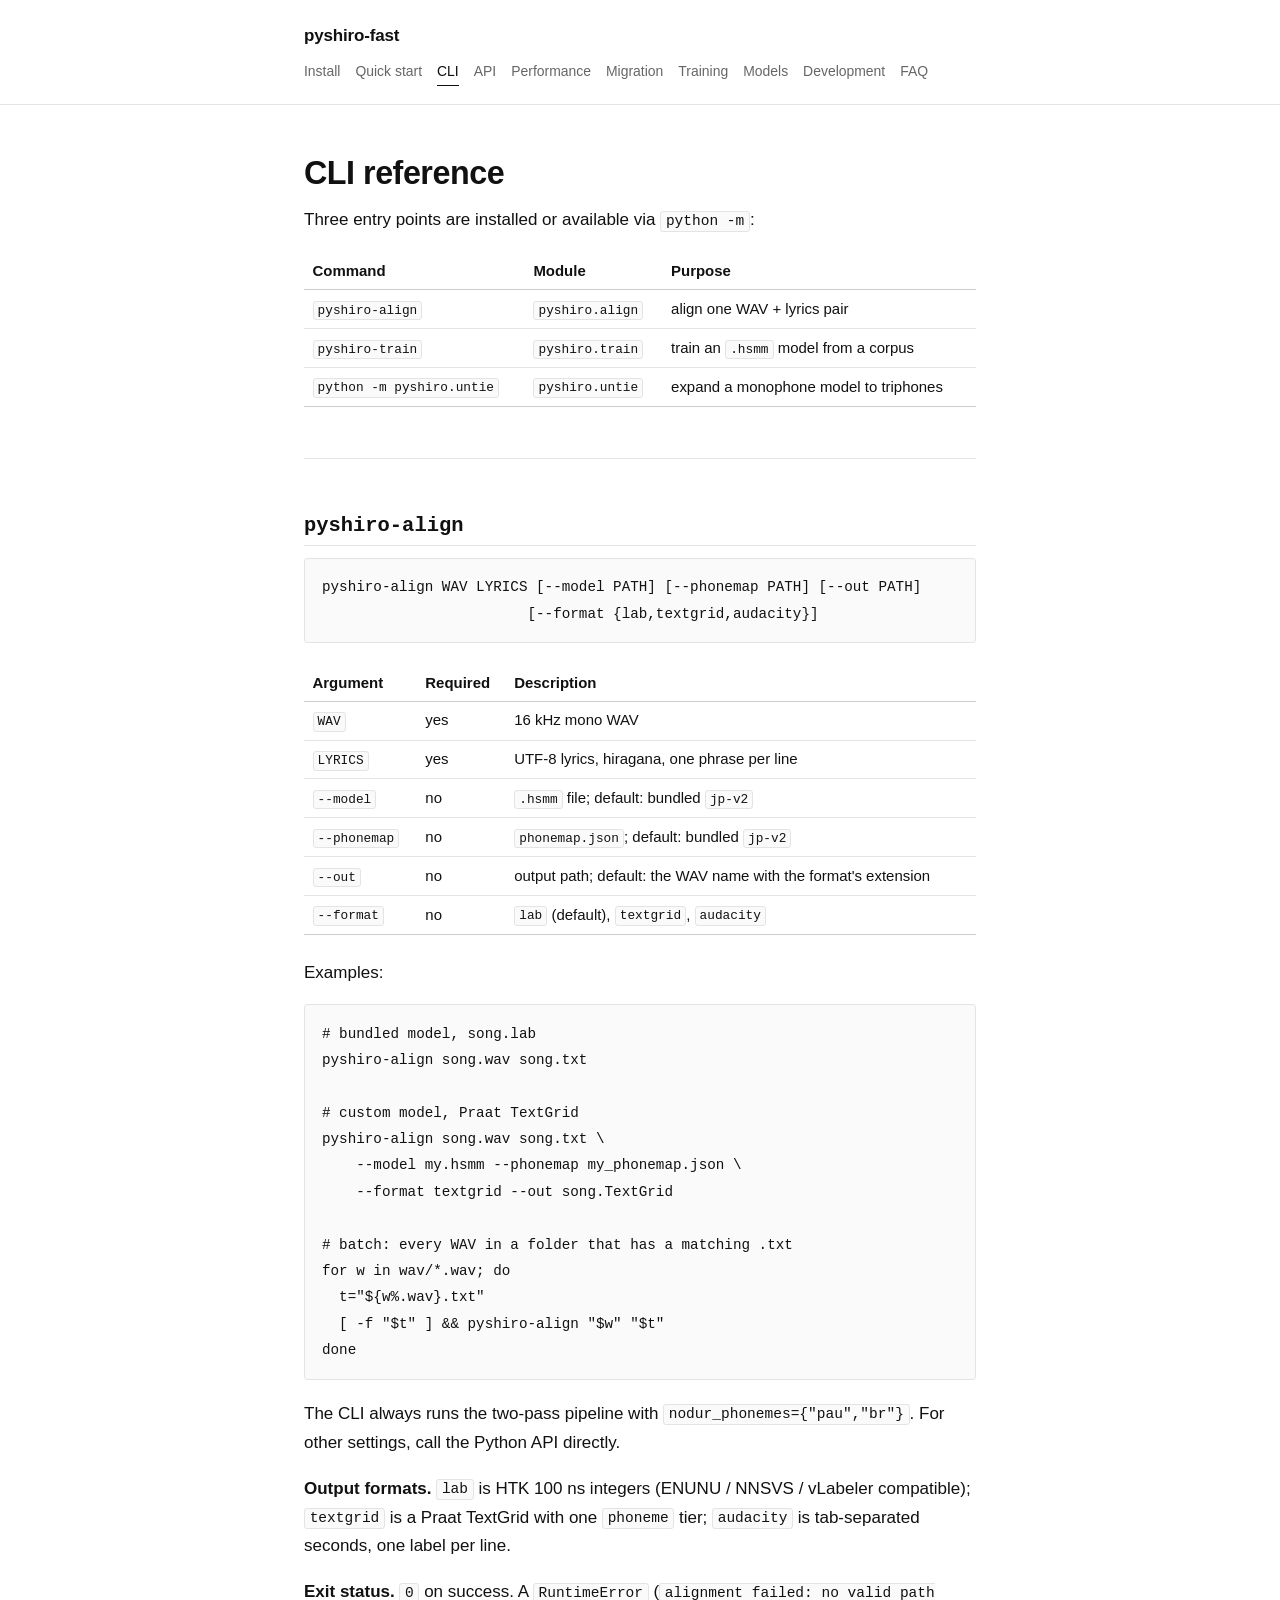
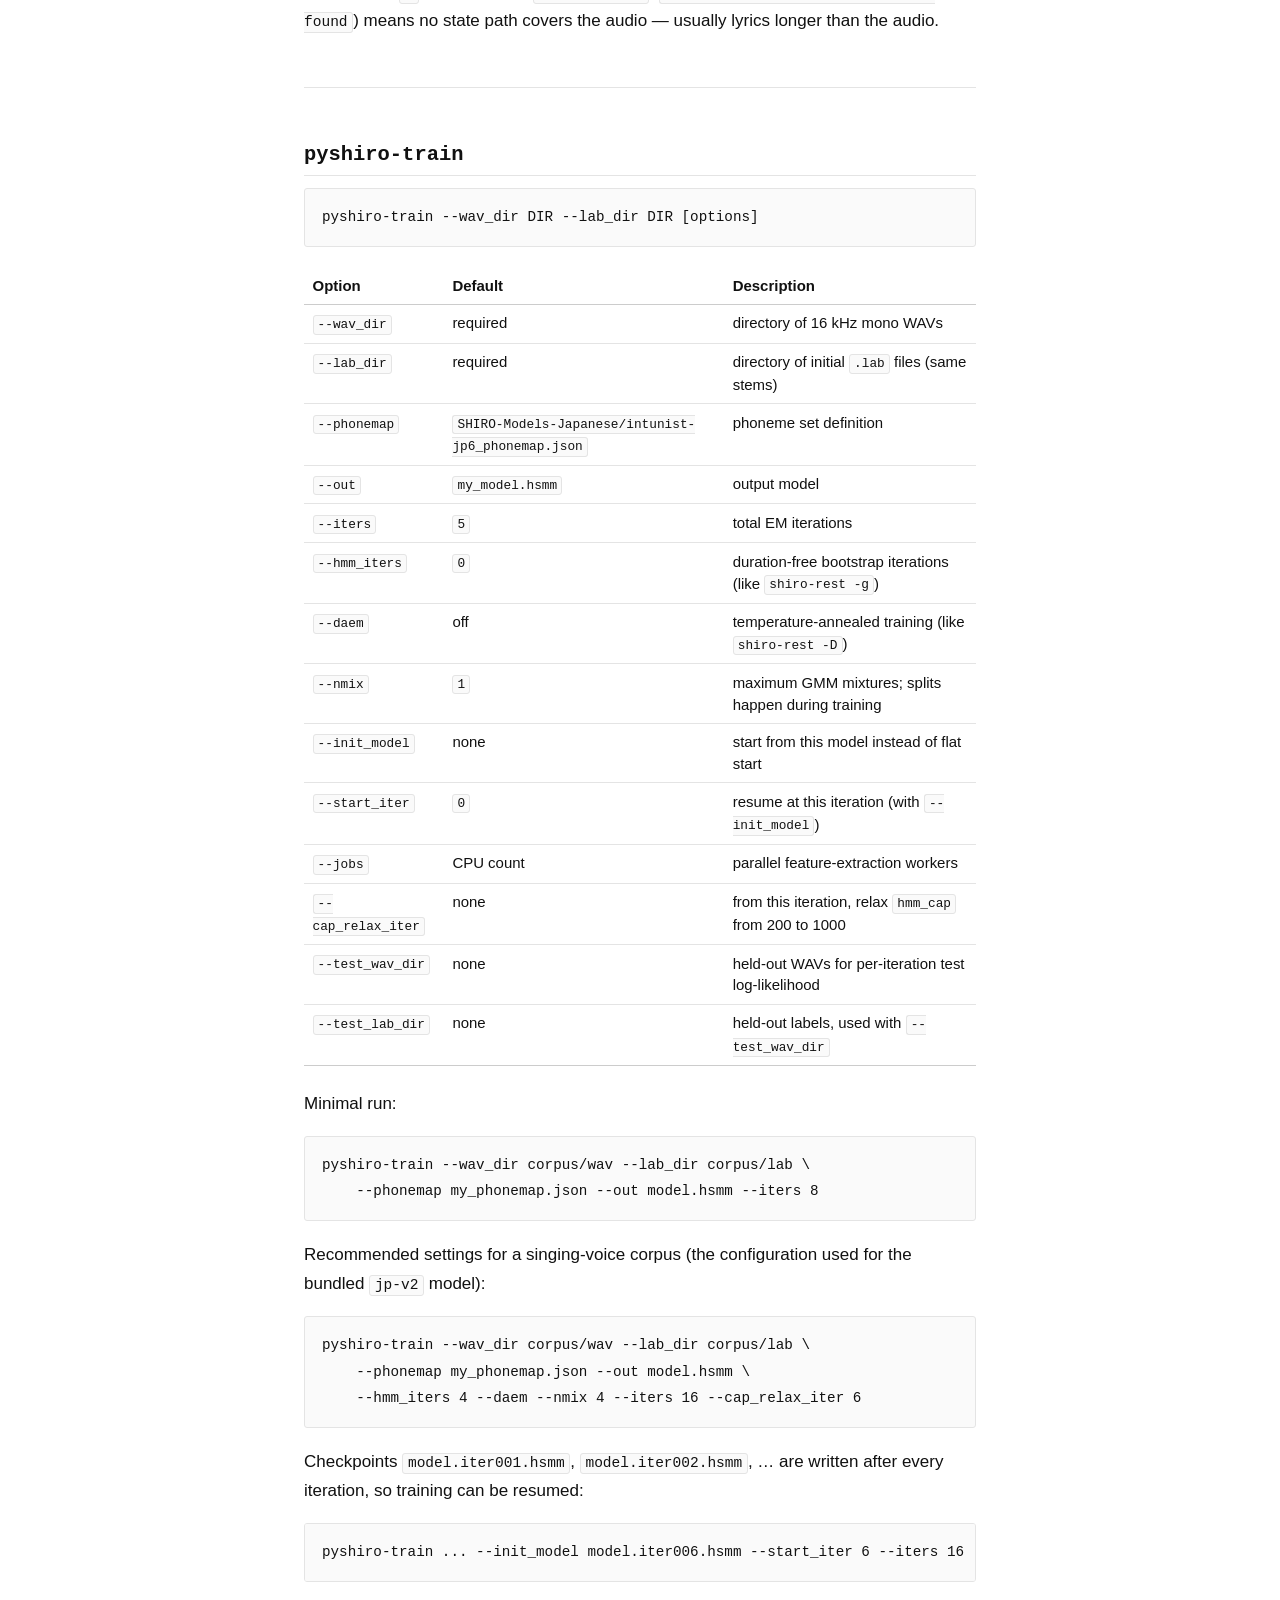
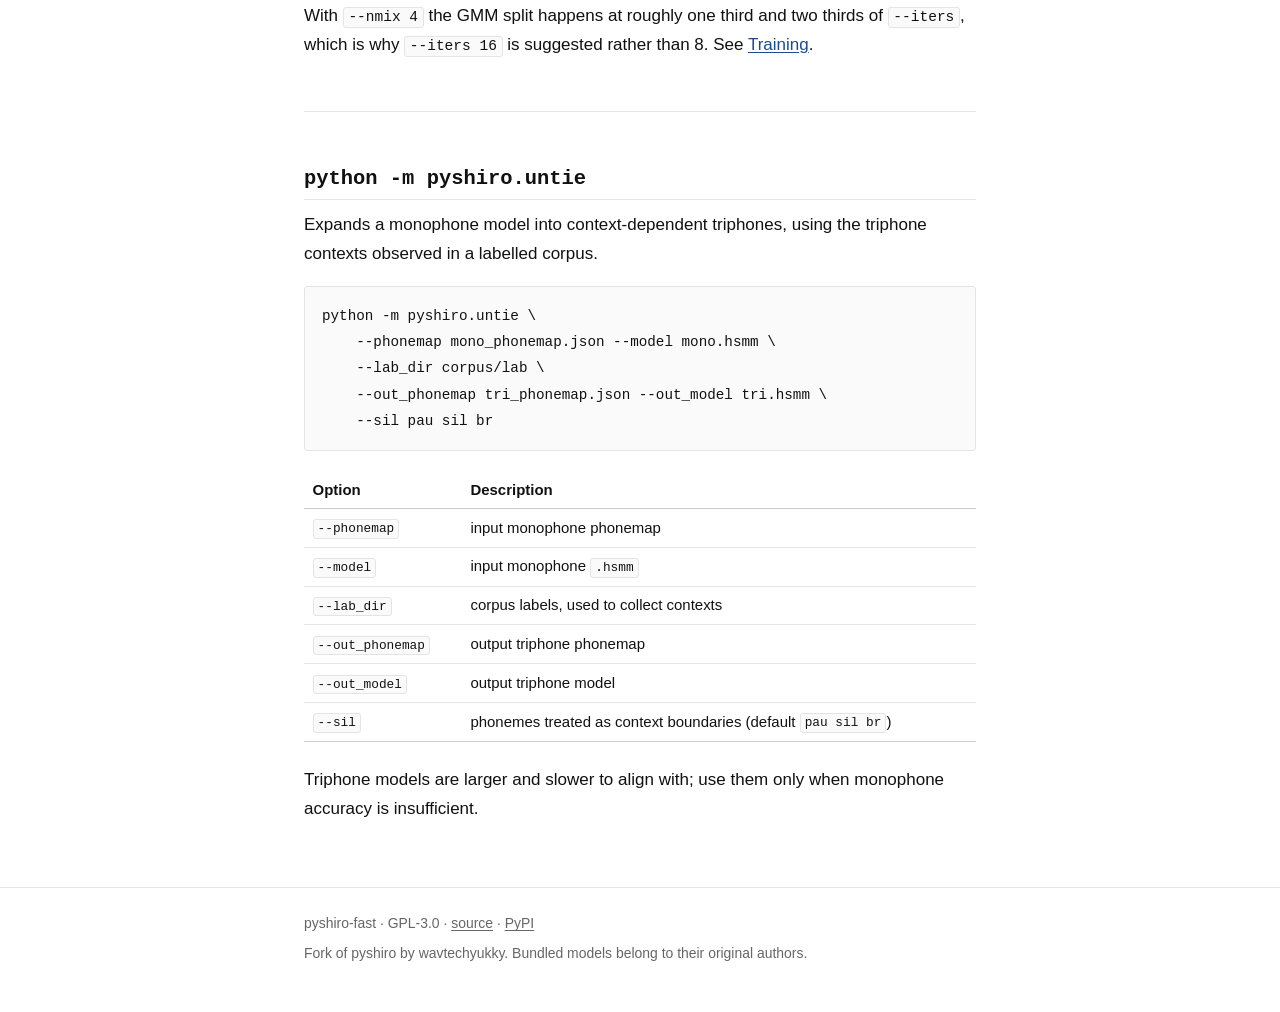
==== docs/cli.html @ a5db5f53 "docs: English README, static documentation site, CI and release tooling - README.md rewritten in Eng" ====
<!DOCTYPE html>
<html lang="en">
<head>
<meta charset="utf-8">
<meta name="viewport" content="width=device-width, initial-scale=1">
<title>CLI reference · pyshiro-fast</title>
<meta name="description" content="Fast HSMM forced alignment for Japanese singing voice. A drop-in pyshiro fork, 100-700x faster on long audio, identical output.">
<link rel="stylesheet" href="style.css">
</head>
<body>
<header class="site-header">
  <div class="wrap">
    <a class="site-name" href="index.html">pyshiro-fast</a>
    <nav>
      <a href="installation.html">Install</a>
      <a href="quickstart.html">Quick start</a>
      <a href="cli.html" aria-current="page">CLI</a>
      <a href="api.html">API</a>
      <a href="performance.html">Performance</a>
      <a href="migration.html">Migration</a>
      <a href="training.html">Training</a>
      <a href="models.html">Models</a>
      <a href="development.html">Development</a>
      <a href="faq.html">FAQ</a>
    </nav>
  </div>
</header>
<main class="wrap">
<h1>CLI reference</h1>
<p>Three entry points are installed or available via <code>python -m</code>:</p>
<div class="table-wrap"><table>
<thead>
<tr>
<th>Command</th>
<th>Module</th>
<th>Purpose</th>
</tr>
</thead>
<tbody>
<tr>
<td><code>pyshiro-align</code></td>
<td><code>pyshiro.align</code></td>
<td>align one WAV + lyrics pair</td>
</tr>
<tr>
<td><code>pyshiro-train</code></td>
<td><code>pyshiro.train</code></td>
<td>train an <code>.hsmm</code> model from a corpus</td>
</tr>
<tr>
<td><code>python -m pyshiro.untie</code></td>
<td><code>pyshiro.untie</code></td>
<td>expand a monophone model to triphones</td>
</tr>
</tbody>
</table></div>
<hr>
<h2><code>pyshiro-align</code></h2>
<pre><code>pyshiro-align WAV LYRICS [--model PATH] [--phonemap PATH] [--out PATH]
                        [--format {lab,textgrid,audacity}]
</code></pre>
<div class="table-wrap"><table>
<thead>
<tr>
<th>Argument</th>
<th>Required</th>
<th>Description</th>
</tr>
</thead>
<tbody>
<tr>
<td><code>WAV</code></td>
<td>yes</td>
<td>16 kHz mono WAV</td>
</tr>
<tr>
<td><code>LYRICS</code></td>
<td>yes</td>
<td>UTF-8 lyrics, hiragana, one phrase per line</td>
</tr>
<tr>
<td><code>--model</code></td>
<td>no</td>
<td><code>.hsmm</code> file; default: bundled <code>jp-v2</code></td>
</tr>
<tr>
<td><code>--phonemap</code></td>
<td>no</td>
<td><code>phonemap.json</code>; default: bundled <code>jp-v2</code></td>
</tr>
<tr>
<td><code>--out</code></td>
<td>no</td>
<td>output path; default: the WAV name with the format's extension</td>
</tr>
<tr>
<td><code>--format</code></td>
<td>no</td>
<td><code>lab</code> (default), <code>textgrid</code>, <code>audacity</code></td>
</tr>
</tbody>
</table></div>
<p>Examples:</p>
<pre><code class="language-bash"># bundled model, song.lab
pyshiro-align song.wav song.txt

# custom model, Praat TextGrid
pyshiro-align song.wav song.txt \
    --model my.hsmm --phonemap my_phonemap.json \
    --format textgrid --out song.TextGrid

# batch: every WAV in a folder that has a matching .txt
for w in wav/*.wav; do
  t=&quot;${w%.wav}.txt&quot;
  [ -f &quot;$t&quot; ] &amp;&amp; pyshiro-align &quot;$w&quot; &quot;$t&quot;
done
</code></pre>
<p>The CLI always runs the two-pass pipeline with <code>nodur_phonemes={"pau","br"}</code>. For other
settings, call the Python API directly.</p>
<p><strong>Output formats.</strong> <code>lab</code> is HTK 100 ns integers (ENUNU / NNSVS / vLabeler compatible);
<code>textgrid</code> is a Praat TextGrid with one <code>phoneme</code> tier; <code>audacity</code> is tab-separated
seconds, one label per line.</p>
<p><strong>Exit status.</strong> <code>0</code> on success. A <code>RuntimeError</code> (<code>alignment failed: no valid path
found</code>) means no state path covers the audio — usually lyrics longer than the audio.</p>
<hr>
<h2><code>pyshiro-train</code></h2>
<pre><code>pyshiro-train --wav_dir DIR --lab_dir DIR [options]
</code></pre>
<div class="table-wrap"><table>
<thead>
<tr>
<th>Option</th>
<th>Default</th>
<th>Description</th>
</tr>
</thead>
<tbody>
<tr>
<td><code>--wav_dir</code></td>
<td>required</td>
<td>directory of 16 kHz mono WAVs</td>
</tr>
<tr>
<td><code>--lab_dir</code></td>
<td>required</td>
<td>directory of initial <code>.lab</code> files (same stems)</td>
</tr>
<tr>
<td><code>--phonemap</code></td>
<td><code>SHIRO-Models-Japanese/intunist-jp6_phonemap.json</code></td>
<td>phoneme set definition</td>
</tr>
<tr>
<td><code>--out</code></td>
<td><code>my_model.hsmm</code></td>
<td>output model</td>
</tr>
<tr>
<td><code>--iters</code></td>
<td><code>5</code></td>
<td>total EM iterations</td>
</tr>
<tr>
<td><code>--hmm_iters</code></td>
<td><code>0</code></td>
<td>duration-free bootstrap iterations (like <code>shiro-rest -g</code>)</td>
</tr>
<tr>
<td><code>--daem</code></td>
<td>off</td>
<td>temperature-annealed training (like <code>shiro-rest -D</code>)</td>
</tr>
<tr>
<td><code>--nmix</code></td>
<td><code>1</code></td>
<td>maximum GMM mixtures; splits happen during training</td>
</tr>
<tr>
<td><code>--init_model</code></td>
<td>none</td>
<td>start from this model instead of flat start</td>
</tr>
<tr>
<td><code>--start_iter</code></td>
<td><code>0</code></td>
<td>resume at this iteration (with <code>--init_model</code>)</td>
</tr>
<tr>
<td><code>--jobs</code></td>
<td>CPU count</td>
<td>parallel feature-extraction workers</td>
</tr>
<tr>
<td><code>--cap_relax_iter</code></td>
<td>none</td>
<td>from this iteration, relax <code>hmm_cap</code> from 200 to 1000</td>
</tr>
<tr>
<td><code>--test_wav_dir</code></td>
<td>none</td>
<td>held-out WAVs for per-iteration test log-likelihood</td>
</tr>
<tr>
<td><code>--test_lab_dir</code></td>
<td>none</td>
<td>held-out labels, used with <code>--test_wav_dir</code></td>
</tr>
</tbody>
</table></div>
<p>Minimal run:</p>
<pre><code class="language-bash">pyshiro-train --wav_dir corpus/wav --lab_dir corpus/lab \
    --phonemap my_phonemap.json --out model.hsmm --iters 8
</code></pre>
<p>Recommended settings for a singing-voice corpus (the configuration used for the bundled
<code>jp-v2</code> model):</p>
<pre><code class="language-bash">pyshiro-train --wav_dir corpus/wav --lab_dir corpus/lab \
    --phonemap my_phonemap.json --out model.hsmm \
    --hmm_iters 4 --daem --nmix 4 --iters 16 --cap_relax_iter 6
</code></pre>
<p>Checkpoints <code>model.iter001.hsmm</code>, <code>model.iter002.hsmm</code>, … are written after every
iteration, so training can be resumed:</p>
<pre><code class="language-bash">pyshiro-train ... --init_model model.iter006.hsmm --start_iter 6 --iters 16
</code></pre>
<p>With <code>--nmix 4</code> the GMM split happens at roughly one third and two thirds of <code>--iters</code>,
which is why <code>--iters 16</code> is suggested rather than 8. See <a href="training.html">Training</a>.</p>
<hr>
<h2><code>python -m pyshiro.untie</code></h2>
<p>Expands a monophone model into context-dependent triphones, using the triphone contexts
observed in a labelled corpus.</p>
<pre><code class="language-bash">python -m pyshiro.untie \
    --phonemap mono_phonemap.json --model mono.hsmm \
    --lab_dir corpus/lab \
    --out_phonemap tri_phonemap.json --out_model tri.hsmm \
    --sil pau sil br
</code></pre>
<div class="table-wrap"><table>
<thead>
<tr>
<th>Option</th>
<th>Description</th>
</tr>
</thead>
<tbody>
<tr>
<td><code>--phonemap</code></td>
<td>input monophone phonemap</td>
</tr>
<tr>
<td><code>--model</code></td>
<td>input monophone <code>.hsmm</code></td>
</tr>
<tr>
<td><code>--lab_dir</code></td>
<td>corpus labels, used to collect contexts</td>
</tr>
<tr>
<td><code>--out_phonemap</code></td>
<td>output triphone phonemap</td>
</tr>
<tr>
<td><code>--out_model</code></td>
<td>output triphone model</td>
</tr>
<tr>
<td><code>--sil</code></td>
<td>phonemes treated as context boundaries (default <code>pau sil br</code>)</td>
</tr>
</tbody>
</table></div>
<p>Triphone models are larger and slower to align with; use them only when monophone
accuracy is insufficient.</p>
</main>
<footer class="site-footer">
  <div class="wrap">
    <p>pyshiro-fast · GPL-3.0 · <a href="https://github.com/henley04/pyshiro-fast">source</a> ·
       <a href="https://pypi.org/project/pyshiro-fast/">PyPI</a></p>
    <p class="muted">Fork of pyshiro by wavtechyukky. Bundled models belong to their
       original authors.</p>
  </div>
</footer>
</body>
</html>
---- docs/style.css ----
/* pyshiro-fast documentation — plain, white, text-first. */

:root {
  --text: #111111;
  --muted: #666666;
  --rule: #e4e4e4;
  --rule-strong: #cccccc;
  --code-bg: #fafafa;
  --link: #1a4d8f;
}

* { box-sizing: border-box; }

html { font-size: 17px; }

body {
  margin: 0;
  background: #ffffff;
  color: var(--text);
  font-family: -apple-system, BlinkMacSystemFont, "Segoe UI", Roboto,
               "Helvetica Neue", Arial, "Noto Sans", sans-serif;
  line-height: 1.7;
  overflow-wrap: break-word;
  -webkit-font-smoothing: antialiased;
}

.wrap {
  max-width: 720px;
  margin: 0 auto;
  padding: 0 24px;
}

/* header ------------------------------------------------------------- */

.site-header {
  border-bottom: 1px solid var(--rule);
  padding: 22px 0 18px;
  margin-bottom: 48px;
}

.site-header .wrap {
  display: block;
}

.site-name {
  display: inline-block;
  font-size: 1rem;
  font-weight: 700;
  letter-spacing: -0.01em;
  color: var(--text);
  text-decoration: none;
  margin-bottom: 9px;
}

.site-header nav {
  display: flex;
  flex-wrap: wrap;
  gap: 4px 15px;
  font-size: 0.82rem;
}

.site-header nav a {
  color: var(--muted);
  text-decoration: none;
  padding-bottom: 1px;
  border-bottom: 1px solid transparent;
}

.site-header nav a:hover { color: var(--text); }

.site-header nav a[aria-current="page"] {
  color: var(--text);
  border-bottom-color: var(--text);
}

/* text --------------------------------------------------------------- */

h1, h2, h3, h4 {
  line-height: 1.3;
  font-weight: 650;
  margin: 2.4rem 0 0.7rem;
}

h1 {
  font-size: 1.9rem;
  margin-top: 0;
  letter-spacing: -0.015em;
}

h2 {
  font-size: 1.28rem;
  margin-top: 3rem;
  padding-bottom: 0.35rem;
  border-bottom: 1px solid var(--rule);
}

h3 { font-size: 1.06rem; margin-top: 2rem; }

h4 { font-size: 0.96rem; margin-top: 1.6rem; color: var(--muted); }

h2 code, h3 code, h4 code {
  background: none;
  border: 0;
  padding: 0;
  font-size: 0.94em;
  font-weight: inherit;
}

p { margin: 0 0 1rem; }

ul, ol { margin: 0 0 1rem; padding-left: 1.4rem; }

li { margin: 0.3rem 0; }

li > p { margin-bottom: 0.4rem; }

strong { font-weight: 650; }

hr {
  border: 0;
  border-top: 1px solid var(--rule);
  margin: 3rem 0;
}

a { color: var(--link); text-decoration: underline; text-underline-offset: 2px; }
a:hover { text-decoration-thickness: 2px; }

blockquote {
  margin: 1.2rem 0;
  padding: 0.1rem 0 0.1rem 1rem;
  border-left: 3px solid var(--rule-strong);
  color: var(--muted);
}

blockquote p:last-child { margin-bottom: 0; }

/* code --------------------------------------------------------------- */

code {
  font-family: ui-monospace, SFMono-Regular, "SF Mono", Menlo, Consolas,
               "Liberation Mono", monospace;
  font-size: 0.855em;
  background: var(--code-bg);
  border: 1px solid var(--rule);
  border-radius: 3px;
  padding: 0.1em 0.32em;
}

pre {
  background: var(--code-bg);
  border: 1px solid var(--rule);
  border-radius: 3px;
  padding: 0.9rem 1rem;
  overflow-x: auto;
  line-height: 1.55;
  margin: 0 0 1.2rem;
}

pre code {
  background: none;
  border: 0;
  padding: 0;
  font-size: 0.84rem;
}

/* tables ------------------------------------------------------------- */

.table-wrap {
  overflow-x: auto;
  margin: 0 0 1.4rem;
}

table {
  width: 100%;
  border-collapse: collapse;
  margin: 0;
  font-size: 0.88rem;
}

th, td {
  text-align: left;
  vertical-align: top;
  line-height: 1.45;
  padding: 0.45rem 0.5rem;
  border-bottom: 1px solid var(--rule);
}

th {
  font-weight: 650;
  border-bottom: 1px solid var(--rule-strong);
}

tbody tr:last-child td { border-bottom: 1px solid var(--rule-strong); }

/* footer ------------------------------------------------------------- */

.site-footer {
  border-top: 1px solid var(--rule);
  margin-top: 64px;
  padding: 24px 0 40px;
  font-size: 0.82rem;
  color: var(--muted);
}

.site-footer p { margin: 0 0 0.35rem; }
.site-footer a { color: var(--muted); }
.muted { color: var(--muted); }

/* small screens ------------------------------------------------------ */

@media (max-width: 560px) {
  html { font-size: 16px; }
  .wrap { padding: 0 18px; }
  .site-header { margin-bottom: 32px; }
  h1 { font-size: 1.6rem; }
  h2 { font-size: 1.18rem; }
  table { font-size: 0.86rem; }
  th, td { padding: 0.4rem 0.35rem; }
  th { white-space: normal; }
}

@media print {
  .site-header nav { display: none; }
  a { color: var(--text); }
  pre, table { page-break-inside: avoid; }
}
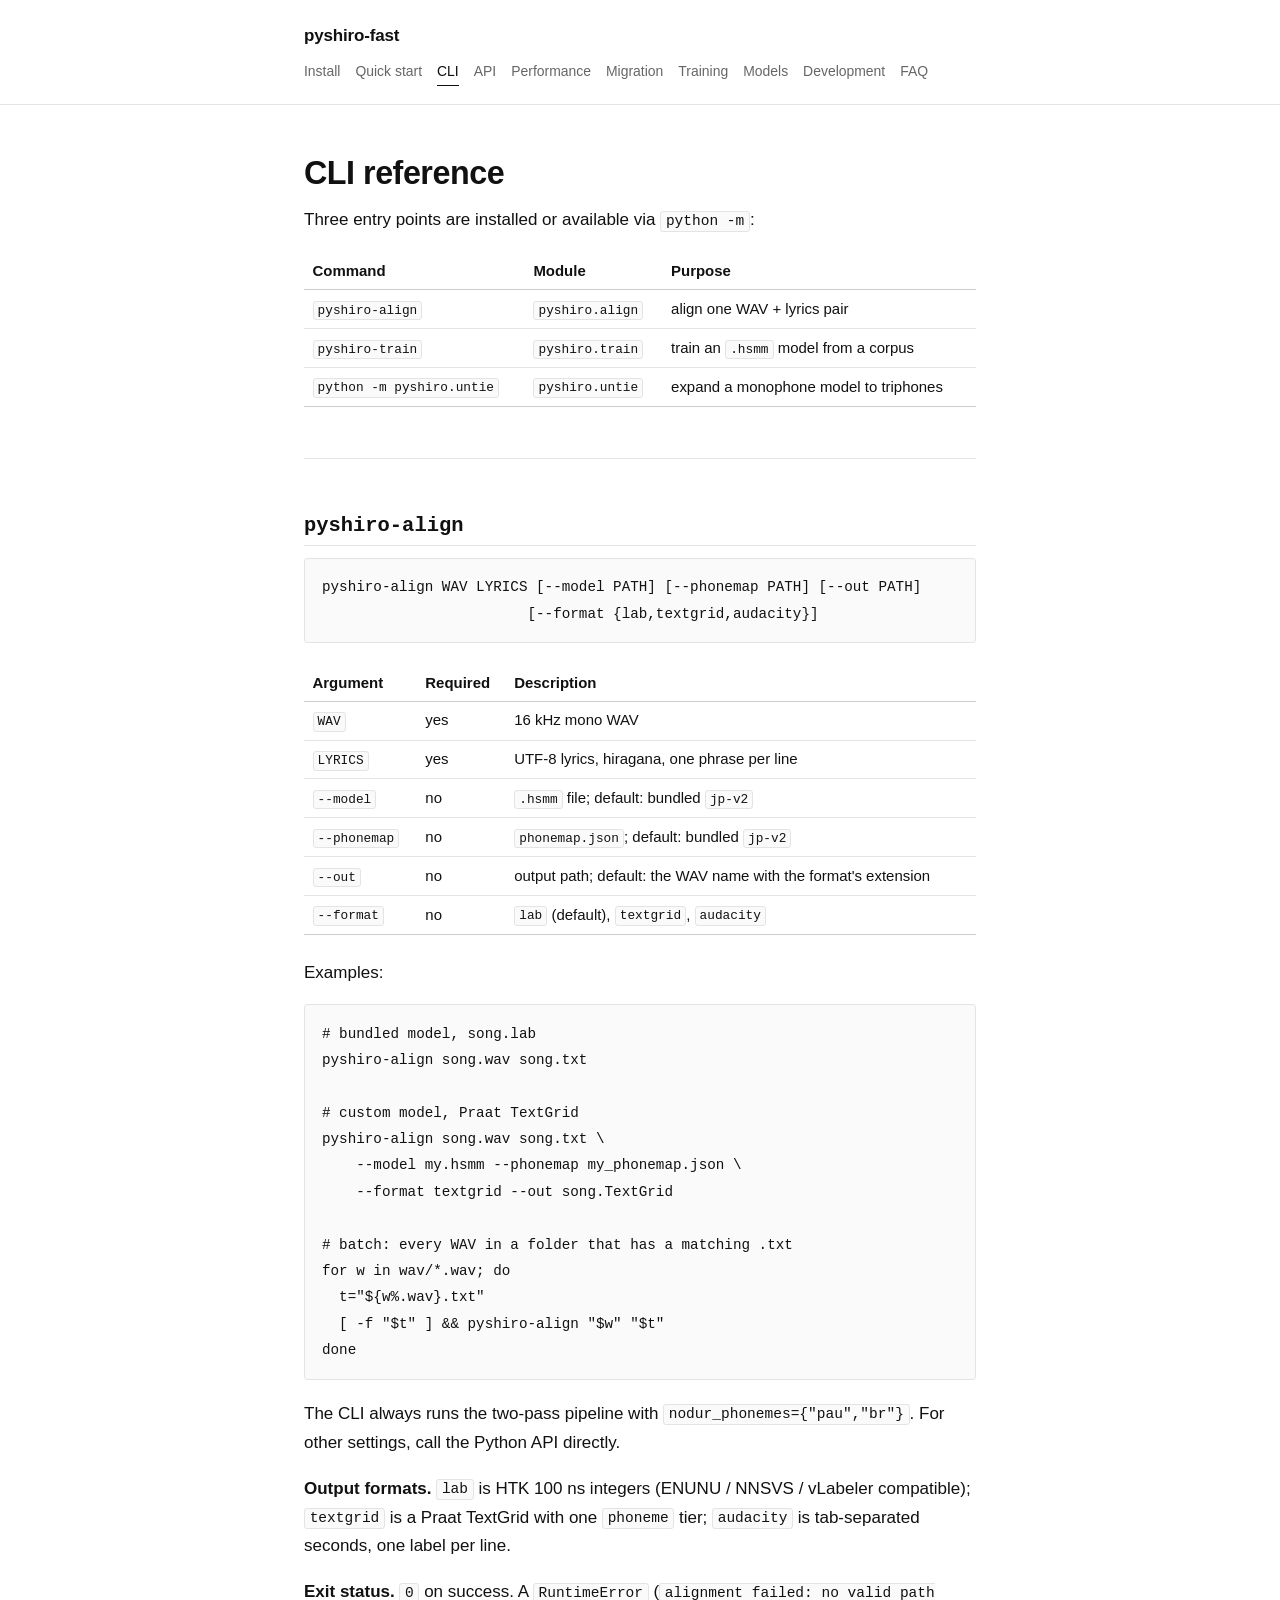
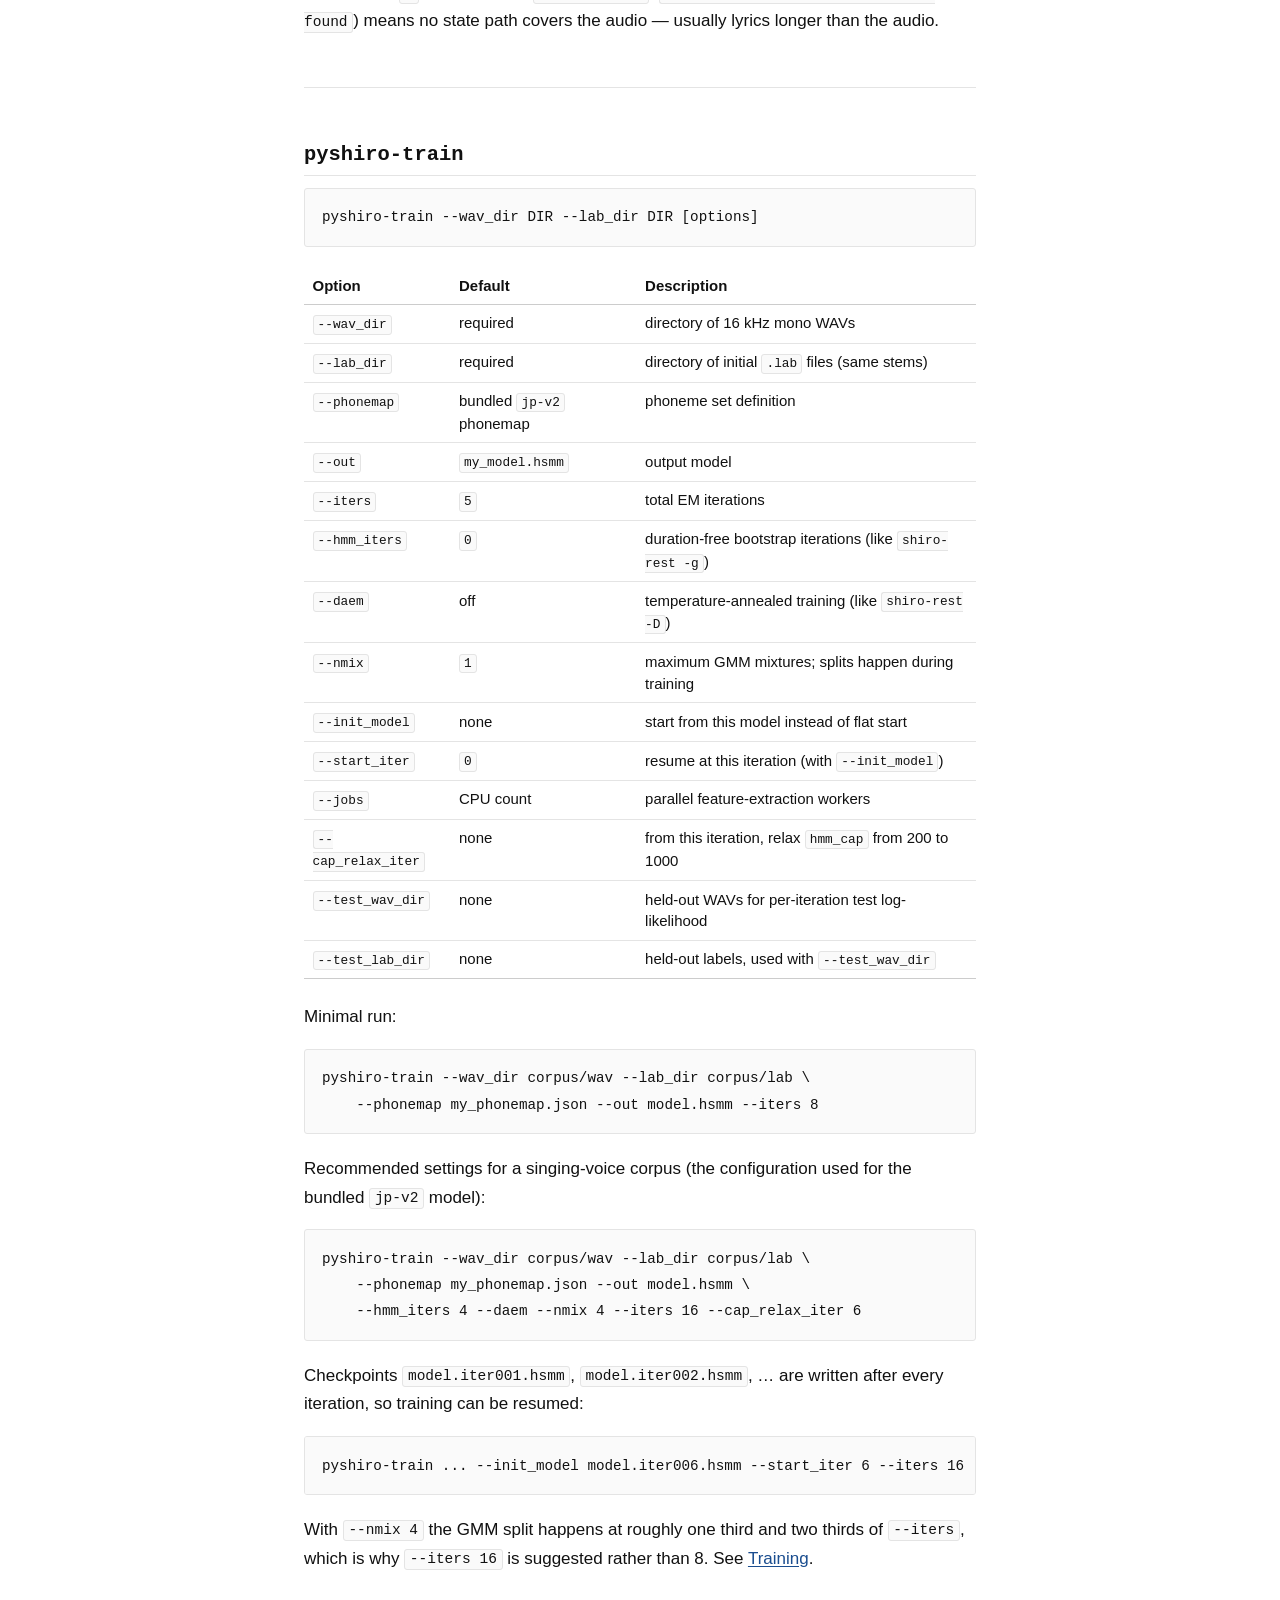
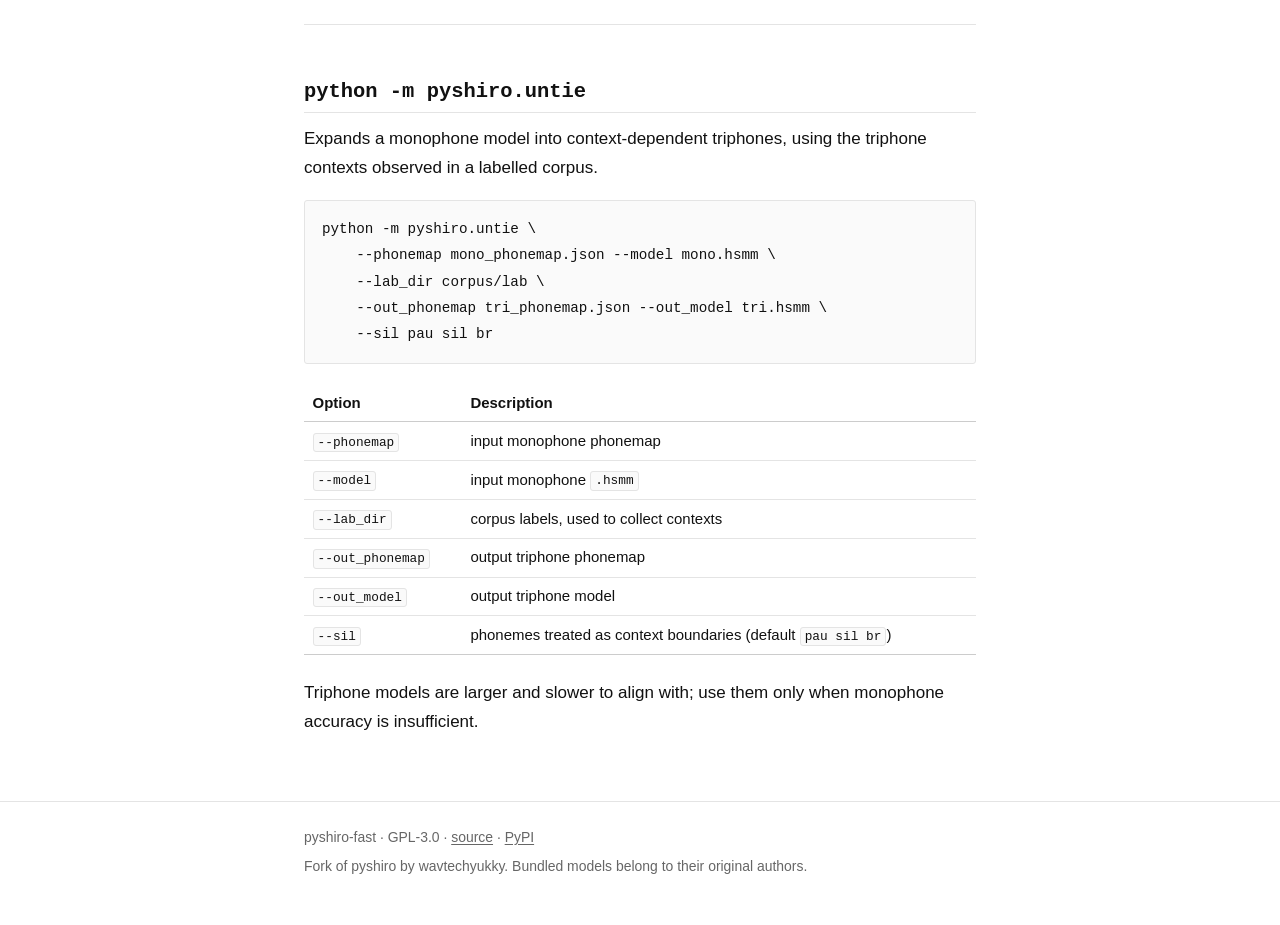
==== commit 19bfe688: "refactor: drop the models/ submodule, default to the bundled phonemap The two models now ship inside" ====
--- a/docs/cli.html
+++ b/docs/cli.html
@@ -147,7 +147,7 @@
 </tr>
 <tr>
 <td><code>--phonemap</code></td>
-<td><code>SHIRO-Models-Japanese/intunist-jp6_phonemap.json</code></td>
+<td>bundled <code>jp-v2</code> phonemap</td>
 <td>phoneme set definition</td>
 </tr>
 <tr>
